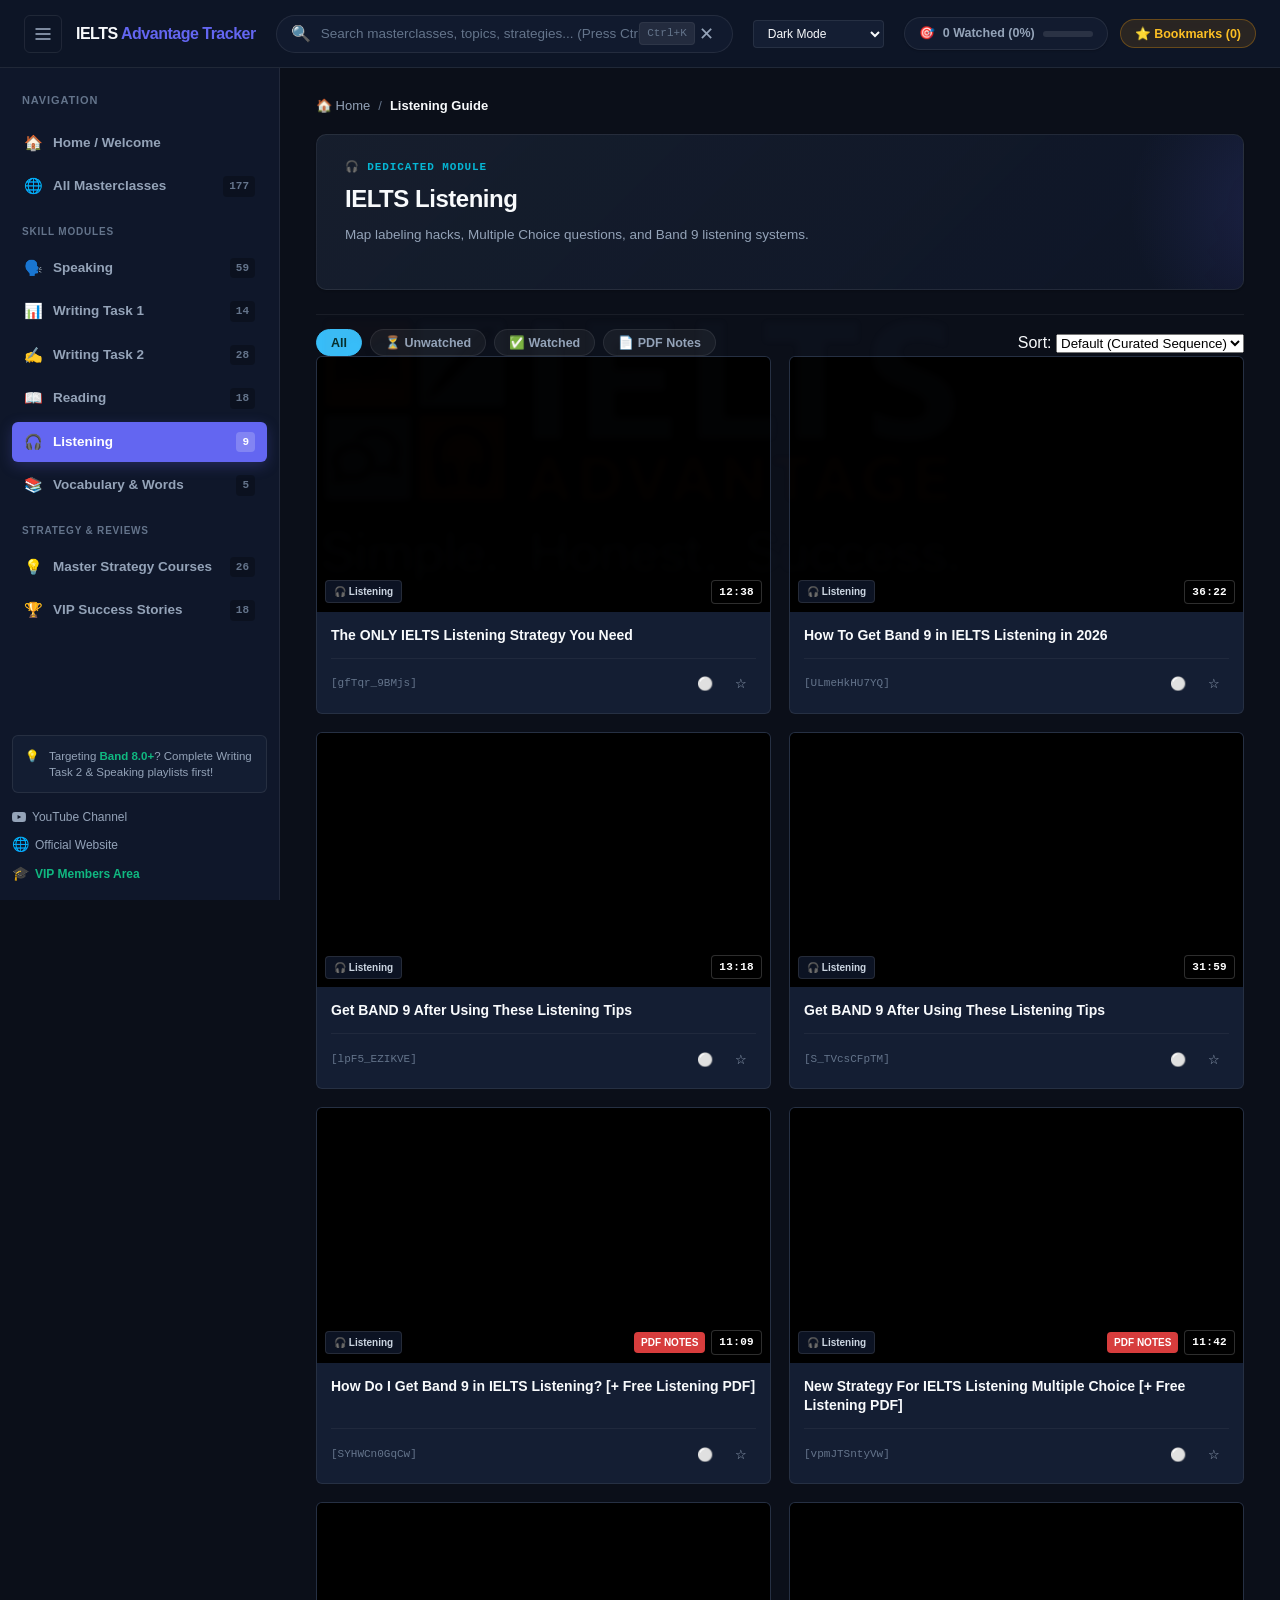
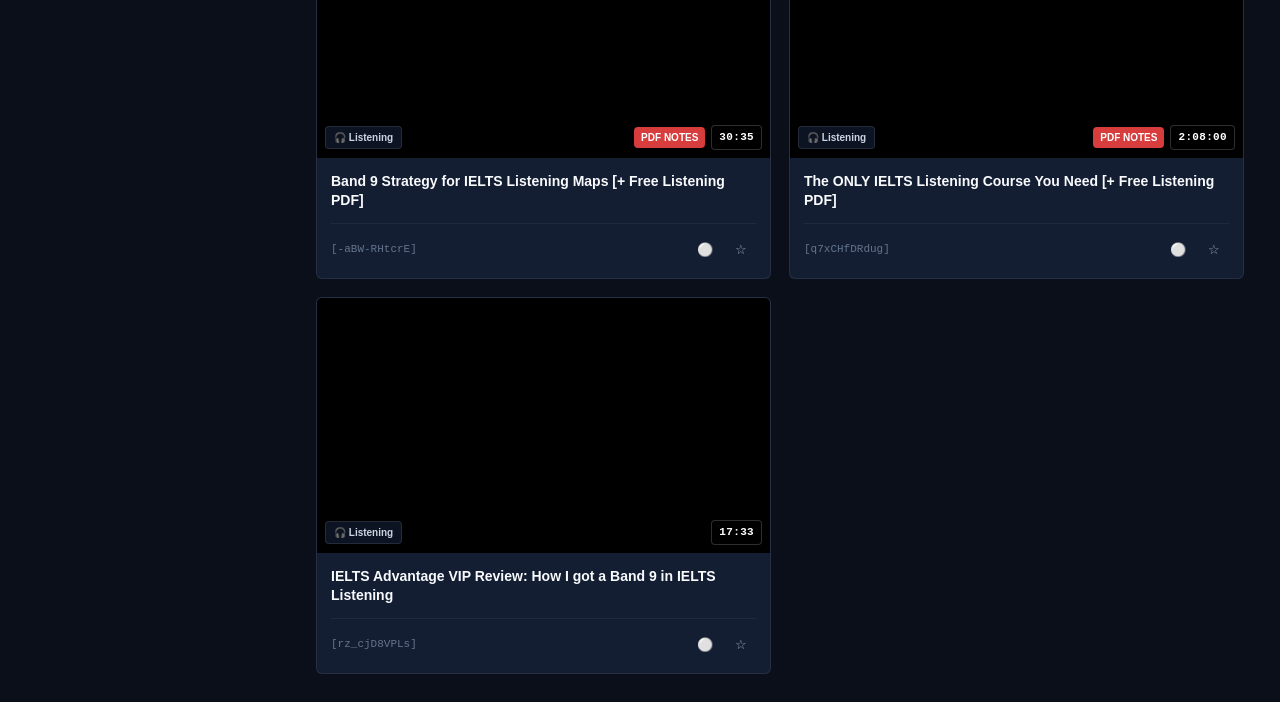
==== listening.html @ f74d240d "Add files via upload" ====
<!DOCTYPE html>
<html lang="en" data-theme="fmhy">
<head>
  <meta charset="UTF-8">
  <meta name="viewport" content="width=device-width, initial-scale=1.0">
  <title>IELTS Listening Practice | IELTS Advantage Tracker</title>
  <meta name="description" content="Section 1-4 strategies, map labeling, accent training, and common trap detection.">
  
  <link rel="icon" type="image/png" href="logo_dark.png">
  <link rel="stylesheet" href="style.css?v=5">
</head>
<body data-page-category="listening">

  <!-- Top Navigation Bar -->
  <header class="top-nav">
    <div class="nav-left">
      <button id="sidebar-toggle" class="icon-btn" title="Toggle Sidebar">
        <svg width="20" height="20" viewBox="0 0 24 24" fill="none" stroke="currentColor" stroke-width="2"><line x1="3" y1="12" x2="21" y2="12"></line><line x1="3" y1="6" x2="21" y2="6"></line><line x1="3" y1="18" x2="21" y2="18"></line></svg>
      </button>
      <a href="index.html" class="brand-logo" title="Back to Welcome Page" style="text-decoration: none; color: inherit; display: flex; align-items: center; gap: 8px; cursor: pointer;">
        <span class="brand-name" style="font-weight: 800; letter-spacing: -0.5px;">IELTS <span class="brand-accent" style="color: var(--accent-primary);">Advantage Tracker</span></span>
      </a>
    </div>

    <div class="search-container">
      <div class="search-box">
        <span class="search-icon">🔍</span>
        <input type="text" id="global-search" placeholder="Search masterclasses, topics, strategies... (Press Ctrl+K)" autocomplete="off">
        <span class="search-shortcut" title="Press Ctrl+K to search">Ctrl+K</span>
        <button id="clear-search" class="clear-btn" title="Clear search">✕</button>
      </div>
    </div>

    <div class="nav-right">
      <div class="theme-selector" style="margin-right: 8px;">
        <select id="theme-select" style="background: var(--bg-card); border: 1px solid var(--border-color); color: var(--text-primary); padding: 5px 10px; border-radius: var(--radius-sm); font-size: 12px; outline: none; cursor: pointer;">
          <option value="fmhy">Dark Mode</option>
          <option value="dracula">Dracula</option>
          <option value="gruvbox">Gruvbox</option>
          <option value="oled">OLED Black</option>
          <option value="light">Light Mode</option>
          <option value="cyberpunk">Cyberpunk 2077</option>
        </select>
      </div>
      <div class="stat-pill" title="Watched progress">
        <span class="stat-icon">🎯</span>
        <span id="progress-text">0 Watched</span>
        <div class="progress-mini-bar">
          <div id="progress-fill" style="width: 0%"></div>
        </div>
      </div>
      <button id="bookmark-filter-btn" class="pill-btn" title="Show Bookmarked Videos">
        ⭐ Bookmarks (<span id="bookmark-count">0</span>)
      </button>
    </div>
  </header>

  <!-- App Layout -->
  <div class="app-layout">
    
    <!-- Sidebar Navigation -->
    <aside class="sidebar" id="app-sidebar">
      <div class="sidebar-header">
        <span class="sidebar-title">NAVIGATION</span>
      </div>

      <nav class="sidebar-nav">
        <a href="index.html" class="nav-item">
          <span class="nav-icon">🏠</span>
          <span class="nav-text">Home / Welcome</span>
        </a>
        <a href="all-videos.html" class="nav-item">
          <span class="nav-icon">🌐</span>
          <span class="nav-text">All Masterclasses</span>
          <span class="nav-count" id="count-all"></span>
        </a>

        <div class="nav-divider">SKILL MODULES</div>

        <a href="speaking.html" class="nav-item">
          <span class="nav-icon">🗣️</span>
          <span class="nav-text">Speaking</span>
          <span class="nav-count" id="count-speaking"></span>
        </a>

        <a href="writing-task-1.html" class="nav-item">
          <span class="nav-icon">📊</span>
          <span class="nav-text">Writing Task 1</span>
          <span class="nav-count" id="count-writing_task1"></span>
        </a>

        <a href="writing-task-2.html" class="nav-item">
          <span class="nav-icon">✍️</span>
          <span class="nav-text">Writing Task 2</span>
          <span class="nav-count" id="count-writing_task2"></span>
        </a>

        <a href="reading.html" class="nav-item">
          <span class="nav-icon">📖</span>
          <span class="nav-text">Reading</span>
          <span class="nav-count" id="count-reading"></span>
        </a>

        <a href="listening.html" class="nav-item active">
          <span class="nav-icon">🎧</span>
          <span class="nav-text">Listening</span>
          <span class="nav-count" id="count-listening"></span>
        </a>

        <a href="vocabulary.html" class="nav-item">
          <span class="nav-icon">📚</span>
          <span class="nav-text">Vocabulary & Words</span>
          <span class="nav-count" id="count-vocabulary"></span>
        </a>

        <div class="nav-divider">STRATEGY & REVIEWS</div>

        <a href="master-strategy.html" class="nav-item">
          <span class="nav-icon">💡</span>
          <span class="nav-text">Master Strategy Courses</span>
          <span class="nav-count" id="count-general_tips"></span>
        </a>

        <a href="success-stories.html" class="nav-item">
          <span class="nav-icon">🏆</span>
          <span class="nav-text">VIP Success Stories</span>
          <span class="nav-count" id="count-vip_reviews"></span>
        </a>
      </nav>

      <div class="sidebar-footer">
        <div class="footer-tip">
          <span class="tip-icon">💡</span>
          <p>Targeting <strong>Band 8.0+</strong>? Complete Writing Task 2 & Speaking playlists first!</p>
        </div>
        <div class="footer-links" style="margin-top: 15px; display: flex; flex-direction: column; gap: 8px;">
          <a href="https://www.youtube.com/@IELTSAdvantage" target="_blank" style="color: var(--text-secondary); text-decoration: none; font-size: 12px; display: flex; align-items: center; gap: 6px;">
            <svg width="14" height="14" viewBox="0 0 24 24" fill="currentColor"><path d="M23.498 6.186a3.016 3.016 0 0 0-2.122-2.136C19.505 3.545 12 3.545 12 3.545s-7.505 0-9.377.505A3.017 3.017 0 0 0 .502 6.186C0 8.07 0 12 0 12s0 3.93.502 5.814a3.016 3.016 0 0 0 2.122 2.136c1.871.505 9.376.505 9.376.505s7.505 0 9.377-.505a3.015 3.015 0 0 0 2.122-2.136C24 15.93 24 12 24 12s0-3.93-.502-5.814zM9.545 15.568V8.432L15.818 12l-6.273 3.568z"/></svg>
            YouTube Channel
          </a>
          <a href="https://ieltsadvantage.com/" target="_blank" style="color: var(--text-secondary); text-decoration: none; font-size: 12px; display: flex; align-items: center; gap: 6px;">
            <span style="font-size: 14px;">🌐</span> Official Website
          </a>
          <a href="https://my.ieltsadvantage.com/members-area/" target="_blank" style="color: var(--accent-emerald); text-decoration: none; font-size: 12px; font-weight: 600; display: flex; align-items: center; gap: 6px;">
            <span style="font-size: 14px;">🎓</span> VIP Members Area
          </a>
        </div>
      </div>
    </aside>

    <!-- Main Content Area -->
    <main class="main-content" id="main-scroll">
      
      <!-- Content View -->
      <section id="content-view">
        
        <!-- Breadcrumb & Top Bar -->
        <div style="display: flex; align-items: center; gap: 8px; margin-bottom: 18px; font-size: 13px; color: var(--text-muted);">
          <a href="index.html" style="color: var(--text-secondary); text-decoration: none;">🏠 Home</a>
          <span>/</span>
          <span style="color: var(--text-primary); font-weight: 600;">Listening Guide</span>
        </div>

        <!-- Category Banner -->
        <div class="section-banner" id="category-banner">
          <div class="banner-inner">
            <div class="banner-tag" id="banner-tag">🎧 LISTENING MODULE</div>
            <h1 class="banner-heading" id="banner-heading">IELTS Listening Practice</h1>
            <p class="banner-desc" id="banner-desc">Section 1-4 strategies, map labeling, accent training, and common trap detection.</p>
          </div>
        </div>

        <!-- Controls Toolbar (Filter Pills + Sort) -->
        <div class="filter-toolbar">
          <div class="pill-group">
            <button class="filter-pill active" data-filter="all">All</button>
            <button class="filter-pill" data-filter="unwatched">⏳ Unwatched</button>
            <button class="filter-pill" data-filter="watched">✅ Watched</button>
            <button class="filter-pill" data-filter="pdf">📄 PDF Notes</button>
          </div>

          <div class="sort-control">
            <label for="sort-select" class="sort-label">Sort:</label>
            <select id="sort-select" class="sort-select">
              <option value="default">Default (Curated Sequence)</option>
              <option value="title_asc">Title: A → Z</option>
              <option value="title_desc">Title: Z → A</option>
            </select>
          </div>
        </div>

        <!-- Video Cards Grid -->
        <div class="video-grid" id="video-grid">
          <!-- Dynamically populated by app.js -->
        </div>

        <!-- Empty State -->
        <div class="empty-state" id="empty-state" style="display: none;">
          <div class="empty-icon">🔍</div>
          <h3 class="empty-title">No matching masterclasses found</h3>
          <p class="empty-desc">Try clearing your search query or adjusting your filters.</p>
          <button id="reset-filter-btn" class="btn btn-secondary">Reset All Filters</button>
        </div>

      </section>

    </main>
  </div>


  </div>

  <script src="videos_data.js?v=3"></script>
  <script src="app.js?v=3"></script>
</body>
</html>
---- style.css ----
/* ── Custom Local Font (Diamante Light) ─────────────────────────────────── */
@font-face {
  font-family: 'Diamante';
  src: url('diamante_light.ttf') format('truetype');
  font-weight: 100 900;
  font-style: normal;
  font-display: swap;
}

/* ── Variables & Themes ─────────────────────────────────────────────────── */
:root, [data-theme="fmhy"] {
  --bg-main: #0b0f19;
  --bg-nav: rgba(15, 23, 42, 0.85);
  --bg-sidebar: #0f172a;
  --bg-card: #141e33;
  --bg-card-hover: #1b2742;
  --bg-card-active: #202e4d;
  --bg-pill: rgba(20, 30, 51, 0.8);
  --bg-tip: rgba(20, 30, 51, 0.9);
  --banner-bg: linear-gradient(135deg, rgba(30, 41, 59, 0.6) 0%, rgba(15, 23, 42, 0.8) 100%);
  --search-bg: rgba(20, 30, 51, 0.7);

  --border-color: rgba(255, 255, 255, 0.08);
  --border-focus: rgba(99, 102, 241, 0.5);

  --text-primary: #f8fafc;
  --text-secondary: #94a3b8;
  --text-muted: #64748b;

  --accent-primary: #6366f1; /* Indigo */
  --accent-primary-hover: #4f46e5;
  --accent-glow: rgba(99, 102, 241, 0.25);
  
  --accent-cyan: #06b6d4;
  --accent-emerald: #10b981;
  --accent-amber: #f59e0b;
  --accent-rose: #f43f5e;
  --accent-violet: #8b5cf6;

  --sidebar-width: 280px;
  --header-height: 68px;

  --radius-sm: 4px;
  --radius-md: 6px;
  --radius-lg: 10px;
  --radius-full: 9999px;

  --shadow-sm: 0 1px 2px 0 rgba(0, 0, 0, 0.2);
  --shadow-md: 0 4px 12px -2px rgba(0, 0, 0, 0.4);
  --shadow-lg: 0 12px 30px -4px rgba(0, 0, 0, 0.6);

  --font-main: 'Diamante', sans-serif;
  --font-mono: 'Diamante', monospace;
}



[data-theme="dracula"] {
  --bg-main: #282a36;
  --bg-sidebar: #191a21;
  --bg-card: #44475a;
  --bg-card-hover: #52556b;
  --bg-card-active: #6272a4;
  --border-color: rgba(98, 114, 164, 0.4);
  --border-focus: rgba(189, 147, 249, 0.5);

  --text-primary: #f8f8f2;
  --text-secondary: #bfbfbf;
  --text-muted: #6272a4;

  --accent-primary: #bd93f9;
  --accent-primary-hover: #ff79c6;
  --accent-glow: rgba(189, 147, 249, 0.25);
}

[data-theme="gruvbox"] {
  --bg-main: #282828;
  --bg-sidebar: #1d2021;
  --bg-card: #3c3836;
  --bg-card-hover: #504945;
  --bg-card-active: #665c54;
  --border-color: #504945;
  --border-focus: rgba(250, 189, 47, 0.5);

  --text-primary: #ebdbb2;
  --text-secondary: #a89984;
  --text-muted: #7c6f64;

  --accent-primary: #d79921;
  --accent-primary-hover: #fabd2f;
  --accent-glow: rgba(250, 189, 47, 0.25);
}

[data-theme="oled"] {
  --bg-main: #000000;
  --bg-sidebar: #050505;
  --bg-card: #0a0a0a;
  --bg-card-hover: #141414;
  --bg-card-active: #222222;
  --border-color: #222222;
  --border-focus: rgba(56, 189, 248, 0.5);

  --text-primary: #ffffff;
  --text-secondary: #a3a3a3;
  --text-muted: #525252;

  --accent-primary: #38bdf8;
  --accent-primary-hover: #7dd3fc;
  --accent-glow: rgba(56, 189, 248, 0.25);
}

[data-theme="light"] {
  --bg-main: #f1f5f9;
  --bg-nav: rgba(255, 255, 255, 0.96);
  --bg-sidebar: #ffffff;
  --bg-card: #ffffff;
  --bg-card-hover: #f8fafc;
  --bg-card-active: #e2e8f0;
  --bg-pill: #ffffff;
  --bg-tip: #f8fafc;
  --banner-bg: #ffffff;
  --search-bg: #ffffff;

  --border-color: #e2e8f0;
  --border-focus: #6366f1;

  --text-primary: #0f172a;
  --text-secondary: #475569;
  --text-muted: #64748b;

  --accent-primary: #4f46e5;
  --accent-primary-hover: #4338ca;
  --accent-glow: rgba(79, 70, 229, 0.15);

  --accent-cyan: #0284c7;
  --accent-emerald: #059669;
  --accent-amber: #d97706;
  --accent-rose: #e11d48;
  --accent-violet: #7c3aed;

  --shadow-sm: 0 1px 3px 0 rgba(15, 23, 42, 0.06);
  --shadow-md: 0 4px 16px -2px rgba(15, 23, 42, 0.08);
  --shadow-lg: 0 12px 32px -4px rgba(15, 23, 42, 0.12);
}

[data-theme="cyberpunk"] {
  --bg-main: #0d0d12;
  --bg-sidebar: #13131a;
  --bg-card: #1a1a24;
  --bg-card-hover: #232330;
  --bg-card-active: #2d2d3d;
  --border-color: rgba(0, 240, 255, 0.3);
  --border-focus: rgba(255, 0, 60, 0.8);

  --text-primary: #fcee0a; /* Cyberpunk Yellow */
  --text-secondary: #00f0ff; /* Neon Cyan */
  --text-muted: #6e6e80;

  --accent-primary: #ff003c; /* Neon Pink/Red */
  --accent-primary-hover: #ff3366;
  --accent-glow: rgba(255, 0, 60, 0.3);
  
  --accent-cyan: #00f0ff;
  --accent-emerald: #00ff9d;
}

/* Background Logo Watermark */
body::after {
  content: '';
  position: fixed;
  top: 50%;
  left: 50%;
  transform: translate(-50%, -50%);
  width: 50vw;
  height: 50vh;
  background-image: url('logo_dark_hd_true.png');
  background-size: contain;
  background-repeat: no-repeat;
  background-position: center;
  opacity: 0.015; /* Even lighter opacity */
  filter: blur(3px); /* Add a slight blur */
  pointer-events: none;
  z-index: 0;
}

/* Dynamic Gradient Text Utility */
.text-gradient {
  background: linear-gradient(135deg, var(--accent-primary), var(--accent-cyan));
  -webkit-background-clip: text;
  -webkit-text-fill-color: transparent;
  background-clip: text;
  display: inline-block;
}

/* Reset & Base */
* {
  margin: 0;
  padding: 0;
  box-sizing: border-box;
}

body {
  font-family: var(--font-main);
  background-color: var(--bg-main);
  color: var(--text-primary);
  min-height: 100vh;
  overflow-x: hidden;
  line-height: 1.5;
  -webkit-font-smoothing: antialiased;
}

/* Custom Scrollbar */
::-webkit-scrollbar {
  width: 8px;
  height: 8px;
}
::-webkit-scrollbar-track {
  background: var(--bg-main);
}
::-webkit-scrollbar-thumb {
  background: #1e293b;
  border-radius: var(--radius-full);
}
::-webkit-scrollbar-thumb:hover {
  background: #334155;
}

/* ── Top Navigation Bar ─────────────────────────────────────────────────── */
.top-nav {
  position: fixed;
  top: 0;
  left: 0;
  right: 0;
  height: var(--header-height);
  background: var(--bg-nav);
  backdrop-filter: blur(16px);
  -webkit-backdrop-filter: blur(16px);
  border-bottom: 1px solid var(--border-color);
  display: flex;
  align-items: center;
  justify-content: space-between;
  padding: 0 24px;
  z-index: 100;
}

.nav-left {
  display: flex;
  align-items: center;
  gap: 14px;
}

.icon-btn {
  background: transparent;
  border: 1px solid var(--border-color);
  color: var(--text-secondary);
  border-radius: var(--radius-md);
  width: 38px;
  height: 38px;
  display: flex;
  align-items: center;
  justify-content: center;
  cursor: pointer;
  transition: all 0.2s ease;
}
.icon-btn:hover {
  background: var(--bg-card);
  color: var(--text-primary);
  border-color: rgba(255, 255, 255, 0.2);
}

.brand {
  display: flex;
  flex-direction: column;
}

.brand-badge {
  font-family: var(--font-mono);
  font-size: 10px;
  font-weight: 600;
  color: var(--accent-cyan);
  letter-spacing: 0.08em;
}

.brand-title {
  font-size: 17px;
  font-weight: 800;
  letter-spacing: -0.02em;
  color: var(--text-primary);
}
.brand-title span {
  color: var(--accent-primary);
}

/* Search Bar (FMHY style) */
.search-container {
  flex: 1;
  max-width: 540px;
  margin: 0 20px;
}

.search-box {
  position: relative;
  display: flex;
  align-items: center;
  background: var(--search-bg, rgba(20, 30, 51, 0.7));
  border: 1px solid var(--border-color);
  border-radius: var(--radius-full);
  padding: 6px 14px;
  transition: all 0.2s ease;
}

.search-box:focus-within {
  background: var(--bg-card);
  border-color: var(--accent-primary);
  box-shadow: 0 0 0 3px var(--accent-glow);
}

.search-icon {
  color: var(--text-muted);
  margin-right: 10px;
  flex-shrink: 0;
}

.search-box input {
  flex: 1;
  background: transparent;
  border: none;
  color: var(--text-primary);
  font-size: 13.5px;
  font-family: var(--font-main);
  outline: none;
}
.search-box input::placeholder {
  color: var(--text-muted);
}

.search-shortcut {
  background: rgba(255, 255, 255, 0.08);
  color: var(--text-muted);
  padding: 2px 7px;
  border-radius: var(--radius-sm);
  font-size: 11px;
  font-family: var(--font-mono);
  border: 1px solid rgba(255, 255, 255, 0.05);
}

.clear-btn {
  background: none;
  border: none;
  color: var(--text-secondary);
  font-size: 18px;
  cursor: pointer;
  padding: 0 4px;
}

/* Nav Right & Stats */
.nav-right {
  display: flex;
  align-items: center;
  gap: 12px;
}

.stat-pill {
  display: flex;
  align-items: center;
  gap: 8px;
  background: var(--bg-pill); box-shadow: var(--shadow-sm);
  border: 1px solid var(--border-color);
  padding: 6px 14px;
  border-radius: var(--radius-full);
  font-size: 12.5px;
  font-weight: 600;
  color: var(--text-secondary);
}

.progress-mini-bar {
  width: 50px;
  height: 6px;
  background: rgba(255, 255, 255, 0.1);
  border-radius: var(--radius-full);
  overflow: hidden;
}
#progress-fill {
  height: 100%;
  background: linear-gradient(90deg, var(--accent-cyan), var(--accent-emerald));
  transition: width 0.3s ease;
}

.pill-btn {
  background: rgba(245, 158, 11, 0.12);
  border: 1px solid rgba(245, 158, 11, 0.3);
  color: #fbbf24;
  padding: 6px 14px;
  border-radius: var(--radius-full);
  font-size: 12.5px;
  font-weight: 600;
  cursor: pointer;
  transition: all 0.2s ease;
}
.pill-btn:hover {
  background: rgba(245, 158, 11, 0.2);
  transform: translateY(-1px);
}
.pill-btn.active {
  background: #f59e0b;
  color: #000;
  font-weight: 700;
}

/* ── App Layout ─────────────────────────────────────────────────────────── */
.app-layout {
  display: flex;
  margin-top: var(--header-height);
  min-height: calc(100vh - var(--header-height));
}

/* ── Sidebar (FMHY Style) ──────────────────────────────────────────────── */
.sidebar {
  width: var(--sidebar-width);
  background: var(--bg-sidebar);
  border-right: 1px solid var(--border-color);
  height: calc(100vh - var(--header-height));
  position: sticky;
  top: var(--header-height);
  display: flex;
  flex-direction: column;
  padding: 16px 12px;
  overflow-y: auto;
  flex-shrink: 0;
  transition: transform 0.25s cubic-bezier(0.4, 0, 0.2, 1), margin-left 0.25s cubic-bezier(0.4, 0, 0.2, 1);
}

.sidebar.hidden {
  transform: translateX(-100%);
  margin-left: calc(-1 * var(--sidebar-width));
}

.sidebar-header {
  display: flex;
  align-items: center;
  justify-content: space-between;
  padding: 8px 10px 14px 10px;
}

.sidebar-title {
  font-size: 11px;
  font-weight: 700;
  color: var(--text-muted);
  letter-spacing: 0.08em;
}

.badge {
  background: rgba(99, 102, 241, 0.15);
  color: #a5b4fc;
  border: 1px solid rgba(99, 102, 241, 0.3);
  font-size: 11px;
  font-weight: 600;
  padding: 2px 8px;
  border-radius: var(--radius-full);
}

.sidebar-nav {
  display: flex;
  flex-direction: column;
  gap: 3px;
  flex: 1;
}

.nav-divider {
  font-size: 10px;
  font-weight: 700;
  color: var(--text-muted);
  letter-spacing: 0.08em;
  padding: 14px 10px 6px 10px;
}

.nav-item {
  display: flex;
  align-items: center;
  background: transparent;
  border: none;
  color: var(--text-secondary);
  padding: 9px 12px;
  border-radius: var(--radius-md);
  font-size: 13.5px;
  font-weight: 600;
  text-align: left;
  text-decoration: none;
  box-sizing: border-box;
  cursor: pointer;
  transition: all 0.15s ease;
  width: 100%;
}

.nav-item:hover {
  background: rgba(255, 255, 255, 0.04);
  color: var(--text-primary);
}

.nav-item.active {
  background: var(--accent-primary);
  color: #fff;
  box-shadow: 0 4px 14px var(--accent-glow);
}

.nav-icon {
  margin-right: 10px;
  font-size: 15px;
}

.nav-text {
  flex: 1;
  white-space: nowrap;
  overflow: hidden;
  text-overflow: ellipsis;
}

.nav-count {
  font-size: 11px;
  font-family: var(--font-mono);
  background: rgba(0, 0, 0, 0.25);
  padding: 2px 6px;
  border-radius: var(--radius-sm);
  color: var(--text-muted);
}
.nav-item.active .nav-count {
  background: rgba(255, 255, 255, 0.2);
  color: #fff;
}

.sidebar-footer {
  margin-top: auto;
  padding-top: 14px;
}

.footer-tip {
  background: var(--bg-tip);
  border: 1px solid var(--border-color);
  border-radius: var(--radius-md);
  padding: 12px;
  display: flex;
  gap: 10px;
  font-size: 11.5px;
  color: var(--text-secondary);
  line-height: 1.4;
}
.footer-tip strong {
  color: var(--accent-emerald);
}

/* ── Main Content Area ──────────────────────────────────────────────────── */
.main-content {
  flex: 1;
  padding: 28px 36px;
  max-width: 1440px;
  margin: 0 auto;
  width: 100%;
}

/* Section Banner */
.section-banner {
  background: var(--banner-bg); box-shadow: var(--shadow-sm);
  border: 1px solid var(--border-color);
  border-radius: var(--radius-lg);
  padding: 24px 28px;
  margin-bottom: 24px;
  position: relative;
  overflow: hidden;
}
.section-banner::before {
  content: '';
  position: absolute;
  top: -50%;
  right: -20%;
  width: 300px;
  height: 300px;
  background: radial-gradient(circle, rgba(99, 102, 241, 0.15) 0%, transparent 70%);
  pointer-events: none;
}

.banner-tag {
  font-family: var(--font-mono);
  font-size: 11px;
  font-weight: 700;
  color: var(--accent-cyan);
  letter-spacing: 0.08em;
  margin-bottom: 6px;
}

.banner-heading {
  font-size: 24px;
  font-weight: 800;
  letter-spacing: -0.02em;
  color: var(--text-primary);
  margin-bottom: 8px;
}

.banner-desc {
  font-size: 13.5px;
  color: var(--text-secondary);
  max-width: 750px;
  line-height: 1.5;
  margin-bottom: 20px;
}

.filter-toolbar {
  display: flex;
  align-items: center;
  justify-content: space-between;
  flex-wrap: wrap;
  gap: 12px;
  padding-top: 14px;
  border-top: 1px solid rgba(255, 255, 255, 0.06);
}

.pill-group {
  display: flex;
  gap: 8px;
  flex-wrap: wrap;
}

.filter-pill {
  background: rgba(255, 255, 255, 0.05);
  border: 1px solid var(--border-color);
  color: var(--text-secondary);
  font-size: 12.5px;
  font-weight: 600;
  padding: 5px 14px;
  border-radius: var(--radius-full);
  cursor: pointer;
  transition: all 0.15s ease;
}
.filter-pill:hover {
  background: var(--bg-card-hover);
  color: var(--text-primary);
}
.filter-pill.active {
  background: #38bdf8;
  border-color: #38bdf8;
  color: #042f2e;
  font-weight: 700;
}

.sort-selector {
  display: flex;
  align-items: center;
  gap: 8px;
  font-size: 12.5px;
  color: var(--text-secondary);
}
.sort-selector select {
  background: var(--bg-card);
  border: 1px solid var(--border-color);
  color: var(--text-primary);
  padding: 5px 10px;
  border-radius: var(--radius-sm);
  font-size: 12.5px;
  outline: none;
  cursor: pointer;
}

/* ── Video Card Grid ────────────────────────────────────────────────────── */
.video-grid {
  display: grid;
  grid-template-columns: repeat(auto-fill, minmax(310px, 1fr));
  gap: 18px;
}

/* Video Card (FMHY Design) */
.video-card {
  background: var(--bg-card);
  border: 1px solid var(--border-color);
  border-radius: var(--radius-md);
  overflow: hidden;
  display: flex;
  flex-direction: column;
  transition: all 0.22s cubic-bezier(0.4, 0, 0.2, 1);
  position: relative;
}
.video-card:hover {
  transform: translateY(-3px);
  background: var(--bg-card-hover);
  border-color: rgba(99, 102, 241, 0.35);
  box-shadow: var(--shadow-md);
}

.video-card.watched {
  opacity: 0.65;
  border-color: rgba(16, 185, 129, 0.25);
}
.video-card.watched:hover {
  opacity: 1;
}

.card-thumbnail-wrap {
  position: relative;
  aspect-ratio: 16 / 9;
  background: #000;
  cursor: pointer;
  overflow: hidden;
}

.card-thumb {
  width: 100%;
  height: 100%;
  object-fit: cover;
  transition: transform 0.3s ease;
}
.video-card:hover .card-thumb {
  transform: scale(1.04);
}

.play-overlay {
  position: absolute;
  inset: 0;
  background: rgba(0, 0, 0, 0.35);
  display: flex;
  align-items: center;
  justify-content: center;
  opacity: 0;
  transition: opacity 0.2s ease;
}
.video-card:hover .play-overlay {
  opacity: 1;
}

.play-badge {
  background: var(--accent-primary);
  color: #fff;
  width: 44px;
  height: 44px;
  border-radius: 50%;
  display: flex;
  align-items: center;
  justify-content: center;
  box-shadow: 0 4px 15px rgba(0, 0, 0, 0.5);
}

.card-tags {
  position: absolute;
  bottom: 8px;
  left: 8px;
  right: 8px;
  display: flex;
  align-items: center;
  justify-content: space-between;
  pointer-events: none;
}

.card-category-tag {
  background: rgba(15, 23, 42, 0.85);
  backdrop-filter: blur(8px);
  color: #cbd5e1;
  font-size: 10px;
  font-weight: 700;
  padding: 3px 8px;
  border-radius: var(--radius-sm);
  border: 1px solid rgba(255, 255, 255, 0.1);
}

.card-tags-right {
  display: flex;
  align-items: center;
  gap: 6px;
}

.pdf-badge {
  background: rgba(239, 68, 68, 0.9);
  color: #fff;
  font-size: 10px;
  font-weight: 700;
  padding: 3px 7px;
  border-radius: var(--radius-sm);
}

.duration-badge {
  background: rgba(0, 0, 0, 0.82);
  backdrop-filter: blur(8px);
  -webkit-backdrop-filter: blur(8px);
  color: #ffffff;
  font-size: 11px;
  font-weight: 700;
  font-family: var(--font-mono, monospace);
  padding: 3px 7px;
  border-radius: var(--radius-sm);
  border: 1px solid rgba(255, 255, 255, 0.18);
  box-shadow: 0 2px 6px rgba(0, 0, 0, 0.5);
  letter-spacing: 0.03em;
  display: inline-flex;
  align-items: center;
}

/* Card Body */
.card-body {
  padding: 14px;
  display: flex;
  flex-direction: column;
  flex: 1;
}

.card-title {
  font-size: 14px;
  font-weight: 700;
  line-height: 1.4;
  color: var(--text-primary);
  margin-bottom: 12px;
  display: -webkit-box;
  -webkit-line-clamp: 2;
  -webkit-box-orient: vertical;
  overflow: hidden;
  cursor: pointer;
}
.card-title:hover {
  color: var(--accent-cyan);
}

.card-meta {
  margin-top: auto;
  display: flex;
  align-items: center;
  justify-content: space-between;
  padding-top: 10px;
  border-top: 1px solid rgba(255, 255, 255, 0.05);
}

.card-id-code {
  font-family: var(--font-mono);
  font-size: 11px;
  color: var(--text-muted);
}

.card-actions {
  display: flex;
  align-items: center;
  gap: 6px;
}

.card-action-btn {
  background: transparent;
  border: 1px solid transparent;
  color: var(--text-secondary);
  width: 30px;
  height: 30px;
  border-radius: var(--radius-sm);
  display: flex;
  align-items: center;
  justify-content: center;
  cursor: pointer;
  font-size: 13px;
  transition: all 0.15s ease;
}
.card-action-btn:hover {
  background: var(--bg-card-hover);
  color: var(--text-primary);
}
.card-action-btn.watched-active {
  color: var(--accent-emerald);
}
.card-action-btn.starred-active {
  color: #fbbf24;
}

/* ── Empty State ────────────────────────────────────────────────────────── */
.empty-state {
  text-align: center;
  padding: 60px 20px;
  background: var(--bg-card);
  border: 1px dashed var(--border-color);
  border-radius: var(--radius-lg);
  margin-top: 20px;
}
.empty-icon {
  font-size: 40px;
  margin-bottom: 12px;
}
.empty-state h3 {
  font-size: 18px;
  margin-bottom: 6px;
}
.empty-state p {
  color: var(--text-secondary);
  font-size: 13.5px;
  margin-bottom: 18px;
}
.action-btn {
  background: var(--accent-primary);
  color: #fff;
  border: none;
  padding: 8px 18px;
  border-radius: var(--radius-md);
  font-weight: 600;
  font-size: 13px;
  cursor: pointer;
}

/* ── Modal Video Player ─────────────────────────────────────────────────── */
.modal-overlay {
  position: fixed;
  inset: 0;
  background: rgba(0, 0, 0, 0.85);
  backdrop-filter: blur(12px);
  -webkit-backdrop-filter: blur(12px);
  z-index: 1000;
  display: flex;
  align-items: center;
  justify-content: center;
  padding: 24px;
}

.modal-card {
  background: var(--bg-card);
  border: 1px solid var(--border-color);
  border-radius: var(--radius-lg);
  width: 100%;
  max-width: 900px;
  overflow: hidden;
  box-shadow: var(--shadow-lg);
  animation: modalFadeIn 0.2s ease-out;
}

@keyframes modalFadeIn {
  from { opacity: 0; transform: scale(0.96); }
  to { opacity: 1; transform: scale(1); }
}

.modal-header {
  padding: 16px 20px;
  display: flex;
  align-items: flex-start;
  justify-content: space-between;
  border-bottom: 1px solid var(--border-color);
}

.modal-title-wrap {
  display: flex;
  flex-direction: column;
  gap: 4px;
  max-width: 85%;
}

.modal-category-badge {
  font-size: 11px;
  font-weight: 700;
  color: var(--accent-cyan);
  font-family: var(--font-mono);
}

.modal-title {
  font-size: 16px;
  font-weight: 700;
  color: var(--text-primary);
  line-height: 1.35;
}

.modal-close-btn {
  background: none;
  border: none;
  color: var(--text-muted);
  font-size: 26px;
  cursor: pointer;
  line-height: 1;
}
.modal-close-btn:hover {
  color: var(--text-primary);
}

.player-wrapper {
  position: relative;
  width: 100%;
  aspect-ratio: 16 / 9;
  background: #000;
}

.player-wrapper iframe {
  width: 100%;
  height: 100%;
}

/* ── Thumbnail Fallback Player (for file:// protocol) ──────────────────── */
.modal-thumb-player {
  position: absolute;
  inset: 0;
  display: flex;
  align-items: center;
  justify-content: center;
  background: #000;
}
.modal-thumb-img {
  width: 100%;
  height: 100%;
  object-fit: cover;
  filter: brightness(0.6);
}
.modal-play-overlay {
  position: absolute;
  inset: 0;
  display: flex;
  flex-direction: column;
  align-items: center;
  justify-content: center;
  gap: 16px;
  text-decoration: none;
  cursor: pointer;
  transition: all 0.2s ease;
}
.modal-play-overlay:hover .modal-play-btn-big {
  transform: scale(1.15);
}
.modal-play-overlay:hover .modal-thumb-img {
  filter: brightness(0.4);
}
.modal-play-btn-big {
  transition: transform 0.2s ease;
  filter: drop-shadow(0 4px 20px rgba(0,0,0,0.5));
}
.modal-play-text {
  color: #fff;
  font-size: 15px;
  font-weight: 700;
  letter-spacing: 0.5px;
  text-shadow: 0 2px 8px rgba(0,0,0,0.6);
}

.modal-footer {
  padding: 14px 20px;
  background: var(--bg-card-hover);
  display: flex;
  align-items: center;
  justify-content: space-between;
  border-top: 1px solid var(--border-color);
}

.modal-actions-left {
  display: flex;
  gap: 10px;
}

.modal-btn {
  background: rgba(255, 255, 255, 0.06);
  border: 1px solid var(--border-color);
  color: var(--text-primary);
  padding: 7px 14px;
  border-radius: var(--radius-md);
  font-size: 12.5px;
  font-weight: 600;
  display: flex;
  align-items: center;
  gap: 6px;
  cursor: pointer;
  transition: all 0.15s ease;
}
.modal-btn:hover {
  background: rgba(255, 255, 255, 0.12);
}

.yt-direct-btn {
  background: #dc2626;
  color: #fff;
  text-decoration: none;
  padding: 7px 14px;
  border-radius: var(--radius-md);
  font-size: 12.5px;
  font-weight: 700;
  display: flex;
  align-items: center;
  gap: 8px;
  transition: background 0.15s ease;
}
.yt-direct-btn:hover {
  background: #b91c1c;
}

/* ── Sidebar Backdrop Overlay (Mobile) ─────────────────────────────────── */
.sidebar-backdrop {
  position: fixed;
  top: 0;
  left: 0;
  right: 0;
  bottom: 0;
  background: rgba(0, 0, 0, 0.7);
  backdrop-filter: blur(4px);
  -webkit-backdrop-filter: blur(4px);
  z-index: 998;
  opacity: 0;
  pointer-events: none;
  transition: opacity 0.25s ease;
}

.sidebar-backdrop.active {
  opacity: 1;
  pointer-events: auto;
}


/* ── Welcome View (FMHY Style) ──────────────────────────────────────────── */
.welcome-view {
  display: flex;
  flex-direction: column;
  padding: 40px 20px 80px;
  animation: modalFadeIn 0.4s ease-out;
  min-height: calc(100vh - var(--header-height));
}

.hero-section {
  display: flex;
  justify-content: space-between;
  align-items: center;
  max-width: 1100px;
  margin: 0 auto;
  width: 100%;
}

.hero-text {
  max-width: 600px;
  text-align: left;
}

.hero-badge {
  display: inline-block;
  background: rgba(255, 255, 255, 0.08);
  border: 1px solid rgba(255, 255, 255, 0.1);
  padding: 4px 12px;
  border-radius: var(--radius-full);
  font-size: 12px;
  font-weight: 600;
  margin-bottom: 20px;
  color: var(--text-secondary);
}

.hero-title {
  font-size: 48px;
  font-weight: 800;
  letter-spacing: -0.02em;
  margin-bottom: 16px;
  line-height: 1.1;
}

.hero-subtitle {
  font-family: var(--font-main);
  font-size: 18px;
  color: var(--text-secondary);
  margin-bottom: 30px;
}

.hero-actions {
  display: flex;
  gap: 12px;
  flex-wrap: wrap;
}

.hero-btn {
  background: rgba(255, 255, 255, 0.1);
  border: none;
  padding: 10px 20px;
  border-radius: var(--radius-full);
  color: var(--text-primary);
  font-weight: 600;
  font-size: 14px;
  cursor: pointer;
  transition: all 0.2s ease;
}

.hero-btn:hover {
  background: rgba(255, 255, 255, 0.2);
}

.hero-btn.primary {
  background: #34d399; /* Emerald/Mint */
  color: #064e3b;
}

.hero-btn.primary:hover {
  background: #10b981;
}

.hero-visual {
  position: relative;
  width: 250px;
  height: 250px;
  display: flex;
  align-items: center;
  justify-content: center;
}

.hero-glow {
  position: absolute;
  width: 75%;
  height: 75%;
  background: conic-gradient(from 180deg at 50% 50%, #38bdf8, #8b5cf6, #38bdf8);
  filter: blur(40px);
  opacity: 0.2;
  border-radius: 50%;
  animation: spin 12s linear infinite;
}

@keyframes spin {
  from { transform: rotate(0deg); }
  to { transform: rotate(360deg); }
}

.hero-logo-wrapper {
  position: relative;
  z-index: 2;
  display: flex;
  align-items: center;
  justify-content: center;
}

.hero-custom-logo-img {
  width: 380px;
  max-width: 100%;
  height: auto;
  object-fit: contain;
  animation: logoFloat 4s ease-in-out infinite;
  transition: transform 0.3s ease;
  filter: drop-shadow(0 10px 20px rgba(56, 189, 248, 0.15));
}

.hero-custom-logo-img:hover {
  transform: translateY(-5px) scale(1.02);
  filter: drop-shadow(0 15px 30px rgba(56, 189, 248, 0.25));
}

@keyframes logoFloat {
  0%, 100% { transform: translateY(0px); }
  50% { transform: translateY(-10px); }
}

.browse-divider {
  text-align: center;
  margin: 60px 0 40px;
  color: var(--text-secondary);
  font-size: 15px;
  width: 100%;
}

.modules-grid {
  display: grid;
  grid-template-columns: repeat(auto-fill, minmax(280px, 1fr));
  gap: 20px;
  max-width: 1200px;
  margin: 0 auto;
  width: 100%;
}

.module-card {
  background: var(--bg-card);
  border: 1px solid var(--border-color);
  border-radius: var(--radius-md);
  padding: 24px;
  display: flex;
  flex-direction: column;
  align-items: flex-start;
  cursor: pointer;
  transition: all 0.2s ease;
  text-align: left;
}

.module-card:hover {
  background: var(--bg-card-hover);
  border-color: var(--border-focus);
}

.module-icon-wrap {
  width: 42px;
  height: 42px;
  background: rgba(255, 255, 255, 0.05);
  border: 1px solid rgba(255, 255, 255, 0.08);
  border-radius: var(--radius-sm);
  display: flex;
  align-items: center;
  justify-content: center;
  font-size: 20px;
  margin-bottom: 20px;
  color: var(--accent-cyan);
}

.module-title {
  font-size: 16px;
  font-weight: 700;
  color: var(--text-primary);
  margin-bottom: 10px;
}

.module-desc {
  font-size: 13px;
  color: var(--text-secondary);
  line-height: 1.5;
}

.welcome-module-count {
  font-family: var(--font-main);
  font-size: 13px;
  font-weight: 600;
  color: var(--text-primary);
  background: rgba(255, 255, 255, 0.08);
  padding: 4px 10px;
  border-radius: var(--radius-sm);
  display: inline-block;
}

#content-view {
  animation: modalFadeIn 0.3s ease-out;
}

/* ═══════════════════════════════════════════════════════════════════════════
   RESPONSIVE DESIGN SYSTEM (MOBILE & TABLET)
   ═══════════════════════════════════════════════════════════════════════════ */

/* ── Tablet & Small Desktop (max-width: 900px) ─────────────────────────── */
@media (max-width: 900px) {
  .sidebar {
    position: fixed;
    top: 0;
    left: 0;
    bottom: 0;
    width: 290px;
    max-width: 82vw;
    height: 100vh;
    z-index: 999;
    box-shadow: 4px 0 30px rgba(0, 0, 0, 0.7);
    transform: translateX(-100%);
    margin-left: 0 !important;
    margin-right: 0 !important;
    transition: transform 0.28s cubic-bezier(0.4, 0, 0.2, 1);
  }

  .sidebar.open {
    transform: translateX(0) !important;
  }

  .sidebar.hidden {
    transform: translateX(-100%) !important;
  }

  .main-content {
    padding: 24px 16px 60px;
    width: 100%;
  }

  .modules-grid {
    grid-template-columns: repeat(auto-fill, minmax(260px, 1fr));
    gap: 16px;
  }
}

/* ── Mobile Devices (max-width: 768px) ─────────────────────────────────── */
@media (max-width: 768px) {
  /* Top Nav */
  .top-nav {
    padding: 8px 12px;
    height: auto;
    min-height: 56px;
    flex-wrap: wrap;
    gap: 8px;
  }

  .nav-left {
    gap: 6px;
  }

  .brand-name {
    font-size: 14.5px;
  }

  .search-container {
    order: 3;
    width: 100%;
    max-width: 100%;
    margin: 4px 0 0;
  }

  .search-shortcut {
    display: none;
  }

  .nav-right {
    gap: 6px;
  }

  .stat-pill {
    padding: 4px 8px;
    font-size: 11px;
    gap: 5px;
  }

  .progress-mini-bar {
    width: 32px;
    height: 5px;
  }

  .pill-btn {
    padding: 4px 8px;
    font-size: 11px;
  }

  #theme-select {
    font-size: 11px;
    padding: 4px 6px;
  }

  /* Welcome View Hero */
  .welcome-container {
    padding: 16px 8px 60px;
  }

  .hero-section {
    flex-direction: column-reverse;
    text-align: center;
    gap: 20px;
    padding: 10px 0 20px;
  }

  .hero-text {
    max-width: 100%;
    text-align: center;
  }

  .hero-title {
    font-size: 28px;
    line-height: 1.2;
    margin-bottom: 12px;
  }

  .hero-subtitle {
    font-size: 14px;
    line-height: 1.5;
    margin-bottom: 20px;
  }

  .hero-actions {
    justify-content: center;
    flex-direction: column;
    width: 100%;
    gap: 10px;
  }

  .hero-btn {
    width: 100%;
    padding: 12px 16px;
    font-size: 14px;
    text-align: center;
    box-sizing: border-box;
  }

  .hero-visual {
    width: 150px;
    height: 150px;
    margin: 0 auto;
  }

  .hero-custom-logo-img {
    width: 160px;
  }

  .browse-divider {
    margin: 32px 0 20px;
  }

  .browse-divider h2 {
    font-size: 20px !important;
  }

  .browse-divider span {
    font-size: 13px;
  }

  /* Modules Grid */
  .modules-grid {
    grid-template-columns: 1fr;
    gap: 14px;
  }

  .module-card {
    padding: 18px;
  }

  /* Category Section Banner & Controls */
  .section-banner {
    padding: 18px 16px;
    margin-bottom: 16px;
    border-radius: var(--radius-md);
  }

  .banner-heading {
    font-size: 20px;
    line-height: 1.3;
  }

  .banner-desc {
    font-size: 13px;
    margin-bottom: 16px;
    line-height: 1.5;
  }

  .filter-toolbar {
    flex-direction: column;
    align-items: stretch;
    gap: 12px;
  }

  .pill-group {
    overflow-x: auto;
    -webkit-overflow-scrolling: touch;
    flex-wrap: nowrap;
    padding-bottom: 6px;
    scrollbar-width: none;
  }

  .pill-group::-webkit-scrollbar {
    display: none;
  }

  .filter-pill {
    white-space: nowrap;
    font-size: 12px;
    padding: 5px 12px;
    flex-shrink: 0;
  }

  .sort-selector {
    justify-content: space-between;
    width: 100%;
  }

  /* Video Grid */
  .video-grid {
    grid-template-columns: 1fr;
    gap: 14px;
  }

  /* Modal on Mobile */
  .modal-dialog {
    width: 96vw;
    max-height: 94vh;
    margin: auto;
    border-radius: var(--radius-md);
  }

  .modal-header {
    padding: 12px 14px;
  }

  .modal-title {
    font-size: 14px;
    line-height: 1.3;
  }

  .modal-footer {
    flex-direction: column;
    padding: 12px 14px;
    gap: 10px;
  }

  .modal-actions-left {
    width: 100%;
    display: flex;
    gap: 8px;
  }

  .modal-actions-left .btn {
    flex: 1;
    justify-content: center;
  }

  .modal-actions-right {
    width: 100%;
  }

  .modal-actions-right .btn {
    width: 100%;
    justify-content: center;
  }
}

/* ── Small Mobile Screens (max-width: 420px) ───────────────────────────── */
@media (max-width: 420px) {
  .brand-name {
    font-size: 13px;
  }

  .nav-right .stat-pill span:not(#progress-text) {
    display: none;
  }

  .hero-title {
    font-size: 24px;
  }
}



/* ═══════════════════════════════════════════════════════════════════════════
   LIGHT MODE SPECIFIC ENHANCEMENTS & OVERRIDES
   ═══════════════════════════════════════════════════════════════════════════ */
[data-theme="light"] body::after {
  opacity: 0.025;
  filter: blur(2px) invert(1);
}

[data-theme="light"] .search-box {
  background: #ffffff;
  border-color: #cbd5e1;
}

[data-theme="light"] .search-shortcut {
  background: #f1f5f9;
  border-color: #e2e8f0;
  color: #64748b;
}

[data-theme="light"] .pill-btn {
  background: #fef3c7;
  border-color: #fde68a;
  color: #b45309;
}
[data-theme="light"] .pill-btn:hover {
  background: #fde68a;
}

[data-theme="light"] .filter-pill {
  background: #ffffff;
  border-color: #e2e8f0;
  color: var(--text-secondary);
}
[data-theme="light"] .filter-pill:hover {
  background: #f8fafc;
  color: var(--text-primary);
}
[data-theme="light"] .filter-pill.active {
  background: var(--accent-primary);
  border-color: var(--accent-primary);
  color: #ffffff;
}

[data-theme="light"] .card-category-tag {
  background: rgba(255, 255, 255, 0.95);
  color: #0f172a;
  border: 1px solid #e2e8f0;
  box-shadow: 0 2px 4px rgba(0,0,0,0.06);
}

[data-theme="light"] .hero-badge {
  background: #ffffff;
  border-color: #e2e8f0;
  color: var(--text-secondary);
  box-shadow: var(--shadow-sm);
}

[data-theme="light"] .hero-btn {
  background: #ffffff;
  border: 1px solid #e2e8f0;
  color: var(--text-primary);
  box-shadow: var(--shadow-sm);
}
[data-theme="light"] .hero-btn:hover {
  background: #f8fafc;
}
[data-theme="light"] .hero-btn.primary {
  background: var(--accent-primary);
  color: #ffffff;
  border: none;
}

[data-theme="light"] .module-icon-wrap {
  background: #f1f5f9;
  border-color: #e2e8f0;
}

[data-theme="light"] .welcome-module-count {
  background: #f1f5f9;
  border: 1px solid #e2e8f0;
  color: var(--text-secondary);
}

[data-theme="light"] .nav-count {
  background: #f1f5f9;
  color: var(--text-secondary);
}

[data-theme="light"] .progress-mini-bar {
  background: #e2e8f0;
}

[data-theme="light"] .card-meta {
  border-top: 1px solid #f1f5f9;
}

[data-theme="light"] .card-action-btn:hover {
  background: #f1f5f9;
  color: var(--text-primary);
}

.modal-card.modal-card-large {
  max-width: 1200px;
}

/* Redesigned Layout */
.modal-body-layout {
  display: grid;
  grid-template-columns: minmax(0, 1fr) 300px;
  height: 65vh;
  min-height: 450px;
  max-height: 700px;
}

@media (max-width: 900px) {
  .modal-body-layout {
    grid-template-columns: 1fr;
    height: auto;
    max-height: 80vh;
    overflow-y: auto;
  }
}

.modal-left-col {
  display: flex;
  flex-direction: column;
  border-right: 1px solid var(--border-color);
  background: #000;
}

@media (max-width: 900px) {
  .modal-left-col {
    border-right: none;
    border-bottom: 1px solid var(--border-color);
  }
}

.modal-right-col {
  display: flex;
  flex-direction: column;
  background: var(--bg-card);
  overflow: hidden;
}

.playlist-header {
  padding: 14px 16px;
  border-bottom: 1px solid var(--border-color);
  background: var(--bg-card-hover);
}

.playlist-header h4 {
  font-size: 14px;
  font-weight: 700;
  color: var(--text-primary);
  margin: 0;
}

.playlist-scroll-area {
  flex: 1;
  overflow-y: auto;
  padding: 10px;
  display: flex;
  flex-direction: column;
  gap: 6px;
}
.playlist-scroll-area::-webkit-scrollbar {
  width: 6px;
}
.playlist-scroll-area::-webkit-scrollbar-thumb {
  background: var(--border-color);
  border-radius: 4px;
}

.playlist-item {
  display: flex;
  gap: 12px;
  padding: 8px;
  border-radius: var(--radius-md);
  cursor: pointer;
  transition: background 0.15s ease;
  border: 1px solid transparent;
}
.playlist-item:hover {
  background: var(--bg-card-hover);
}
.playlist-item.active {
  background: rgba(255, 255, 255, 0.05);
  border: 1px solid var(--accent-cyan);
}

.playlist-thumb {
  position: relative;
  width: 100px;
  height: 56px;
  border-radius: 4px;
  overflow: hidden;
  flex-shrink: 0;
  background: #000;
}
.playlist-thumb img {
  width: 100%;
  height: 100%;
  object-fit: cover;
}
.playlist-duration {
  position: absolute;
  bottom: 2px;
  right: 4px;
  background: rgba(0, 0, 0, 0.8);
  color: #fff;
  font-size: 10px;
  padding: 1px 4px;
  border-radius: 2px;
  font-family: var(--font-mono);
}

.playlist-info {
  display: flex;
  flex-direction: column;
  justify-content: center;
  overflow: hidden;
}
.playlist-title {
  font-size: 12.5px;
  font-weight: 600;
  color: var(--text-primary);
  margin: 0 0 4px 0;
  display: -webkit-box;
  -webkit-line-clamp: 2;
  -webkit-box-orient: vertical;
  overflow: hidden;
  line-height: 1.3;
}
.playlist-meta {
  font-size: 11px;
  color: var(--text-muted);
  display: flex;
  align-items: center;
  gap: 6px;
}
.playlist-pdf-tag {
  color: var(--accent-green);
  font-weight: 600;
}

.pdf-btn {
  background: var(--accent-cyan) !important;
  color: #000 !important;
  border: none !important;
}
.pdf-btn:hover {
  background: #00b8b8 !important;
}
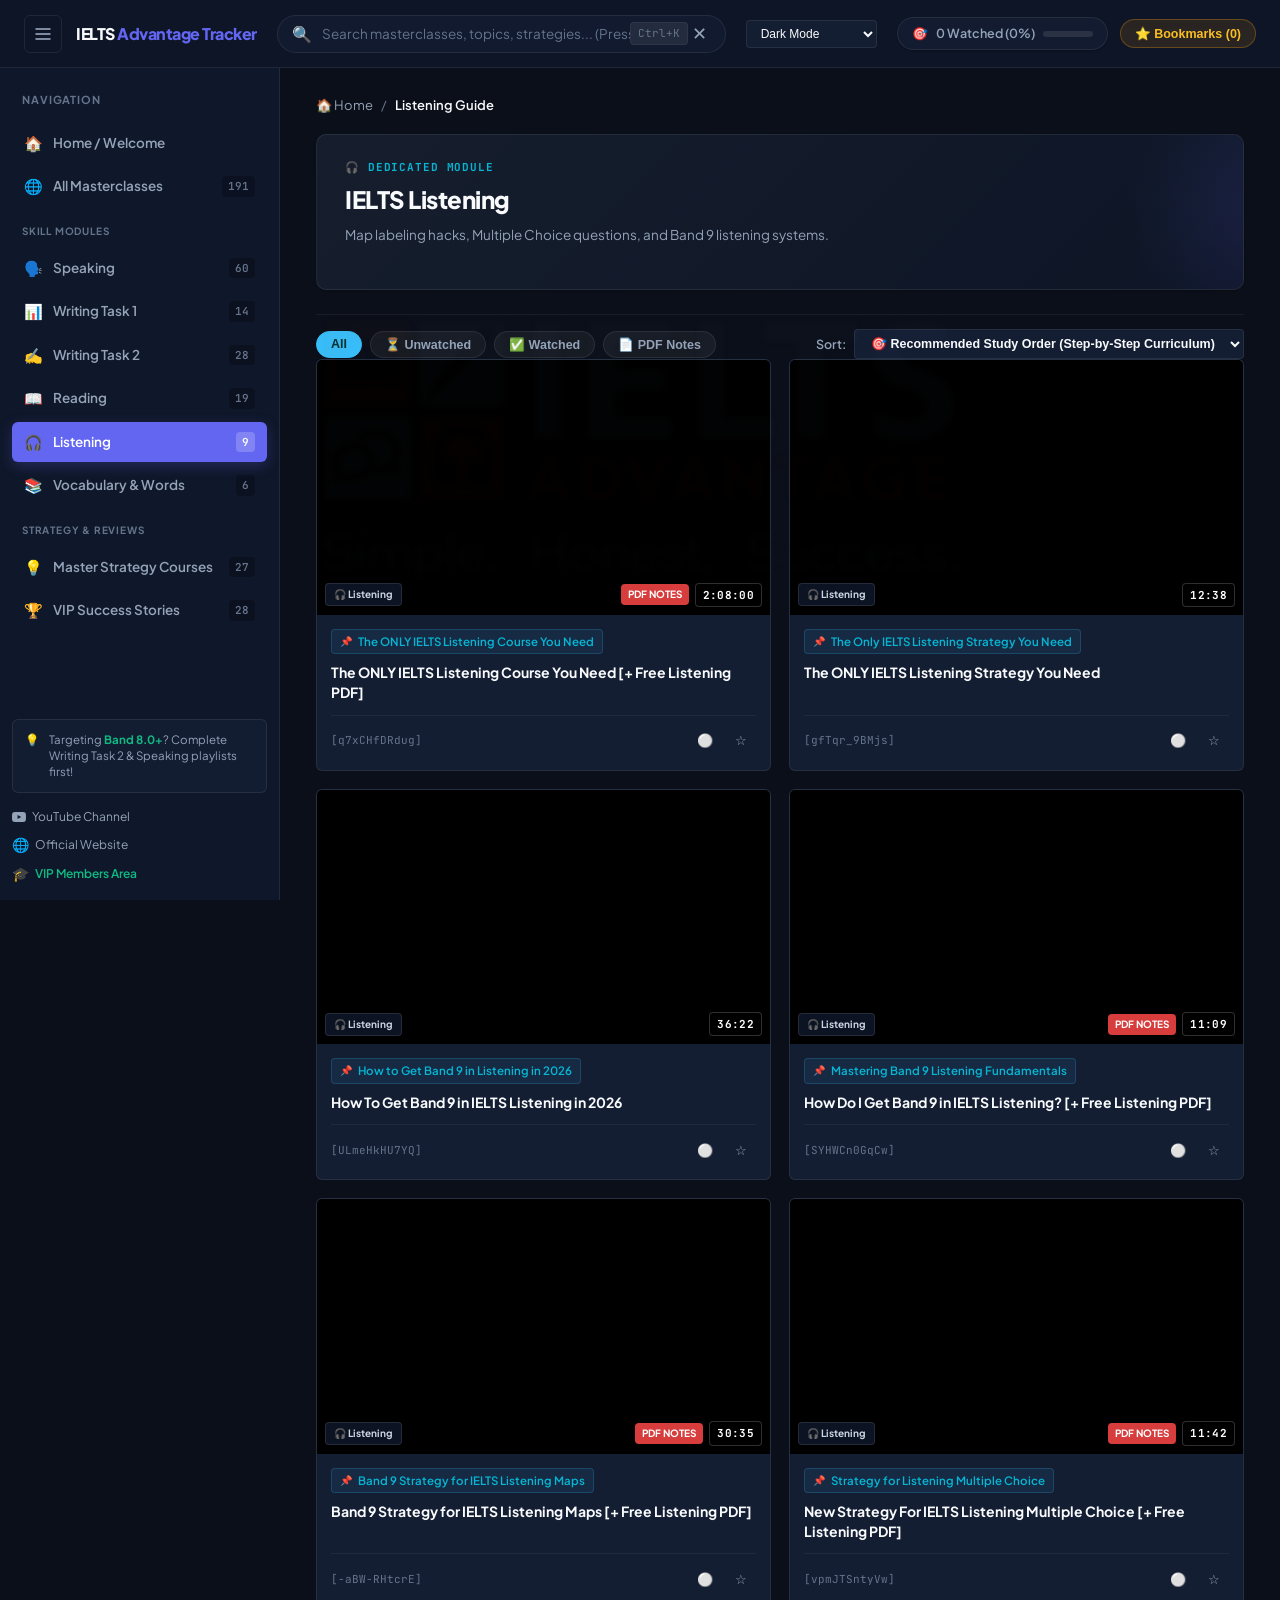
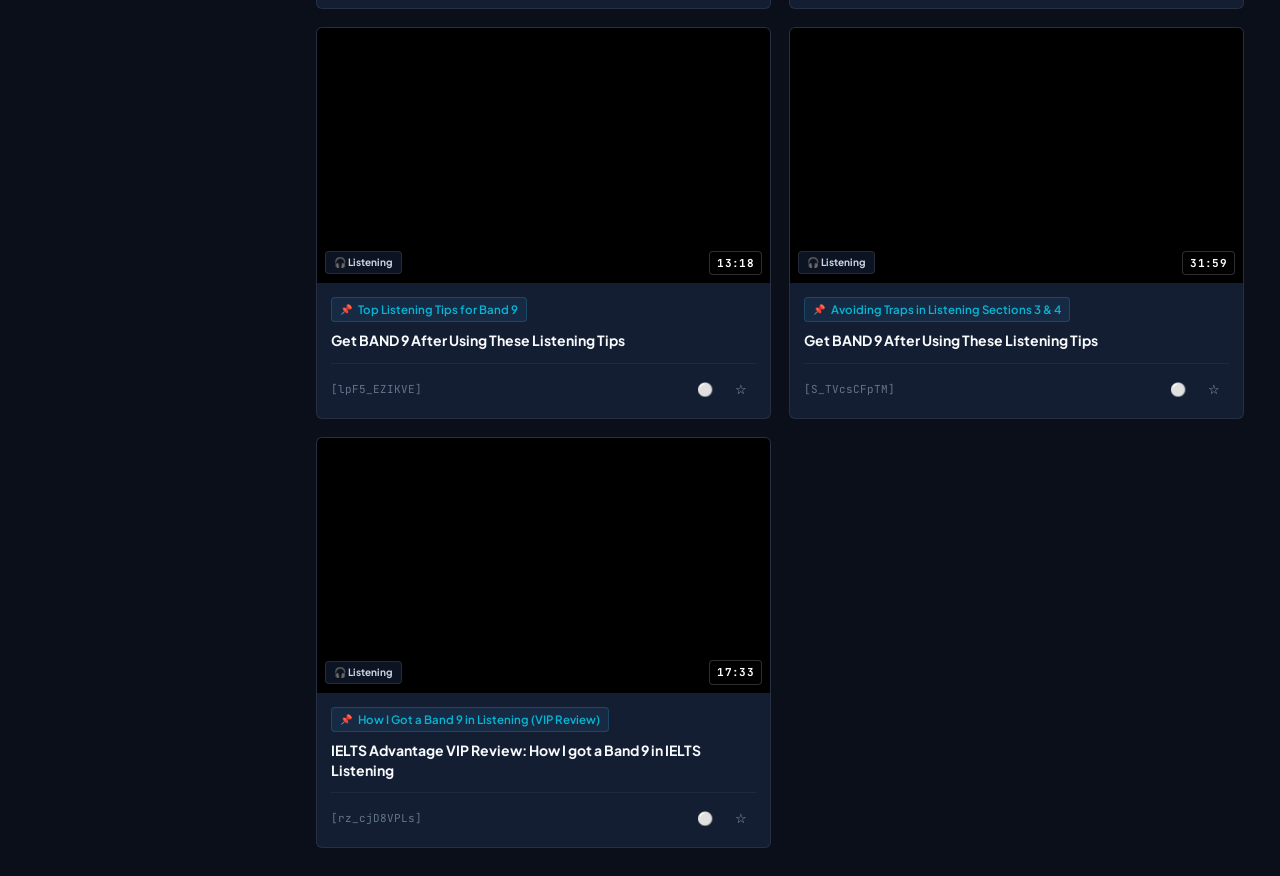
==== commit 7c992073: "feat: sync 191 masterclasses with pedagogical study order, multi-sort, and 92% cinema player" ====
--- a/listening.html
+++ b/listening.html
@@ -182,9 +182,12 @@
           <div class="sort-control">
             <label for="sort-select" class="sort-label">Sort:</label>
             <select id="sort-select" class="sort-select">
-              <option value="default">Default (Curated Sequence)</option>
-              <option value="title_asc">Title: A → Z</option>
-              <option value="title_desc">Title: Z → A</option>
+              <option value="study_order" selected>🎯 Recommended Study Order (Step-by-Step Curriculum)</option>
+              <option value="default">🕒 Latest Uploads (Newest to Oldest)</option>
+              <option value="duration_desc">🎓 Duration: Longest First (Masterclasses & Courses)</option>
+              <option value="duration_asc">⚡ Duration: Shortest First (Quick Tips & Shorts)</option>
+              <option value="title_asc">🔤 Title: A → Z</option>
+              <option value="title_desc">🔤 Title: Z → A</option>
             </select>
           </div>
         </div>
--- a/style.css
+++ b/style.css
@@ -1,11 +1,5 @@
-/* ── Custom Local Font (Diamante Light) ─────────────────────────────────── */
-@font-face {
-  font-family: 'Diamante';
-  src: url('diamante_light.ttf') format('truetype');
-  font-weight: 100 900;
-  font-style: normal;
-  font-display: swap;
-}
+/* ── Premium Web Typography (Google Fonts Plus Jakarta Sans & JetBrains Mono) ── */
+@import url('https://fonts.googleapis.com/css2?family=Plus+Jakarta+Sans:wght@400;500;600;700;800&family=JetBrains+Mono:wght@400;600&display=swap');
 
 /* ── Variables & Themes ─────────────────────────────────────────────────── */
 :root, [data-theme="fmhy"] {
@@ -49,8 +43,8 @@
   --shadow-md: 0 4px 12px -2px rgba(0, 0, 0, 0.4);
   --shadow-lg: 0 12px 30px -4px rgba(0, 0, 0, 0.6);
 
-  --font-main: 'Diamante', sans-serif;
-  --font-mono: 'Diamante', monospace;
+  --font-main: 'Plus Jakarta Sans', -apple-system, BlinkMacSystemFont, 'Segoe UI', Roboto, sans-serif;
+  --font-mono: 'JetBrains Mono', monospace;
 }
 
 
@@ -641,22 +635,39 @@
   font-weight: 700;
 }
 
-.sort-selector {
+.sort-selector,
+.sort-control {
   display: flex;
   align-items: center;
   gap: 8px;
+  font-size: 13px;
+  color: var(--text-secondary);
+}
+.sort-label {
   font-size: 12.5px;
+  font-weight: 600;
   color: var(--text-secondary);
-}
-.sort-selector select {
+  white-space: nowrap;
+}
+.sort-selector select,
+.sort-select {
   background: var(--bg-card);
   border: 1px solid var(--border-color);
   color: var(--text-primary);
-  padding: 5px 10px;
+  padding: 6px 12px;
   border-radius: var(--radius-sm);
   font-size: 12.5px;
+  font-weight: 600;
   outline: none;
   cursor: pointer;
+  transition: all 0.2s ease;
+}
+.sort-selector select:hover,
+.sort-selector select:focus,
+.sort-select:hover,
+.sort-select:focus {
+  border-color: var(--accent-cyan);
+  box-shadow: 0 0 0 2px rgba(56, 189, 248, 0.2);
 }
 
 /* ── Video Card Grid ────────────────────────────────────────────────────── */
@@ -796,6 +807,29 @@
   display: flex;
   flex-direction: column;
   flex: 1;
+}
+
+/* Curriculum Focus / Note Badge */
+.card-curriculum-note {
+  font-size: 11.5px;
+  font-weight: 600;
+  color: var(--accent-cyan);
+  background: rgba(56, 189, 248, 0.08);
+  border: 1px solid rgba(56, 189, 248, 0.2);
+  padding: 3px 8px;
+  border-radius: var(--radius-sm);
+  margin-bottom: 9px;
+  display: flex;
+  align-items: center;
+  gap: 6px;
+  width: fit-content;
+  max-width: 100%;
+  white-space: nowrap;
+  overflow: hidden;
+  text-overflow: ellipsis;
+}
+.card-curriculum-note .note-icon {
+  font-size: 10px;
 }
 
 .card-title {
